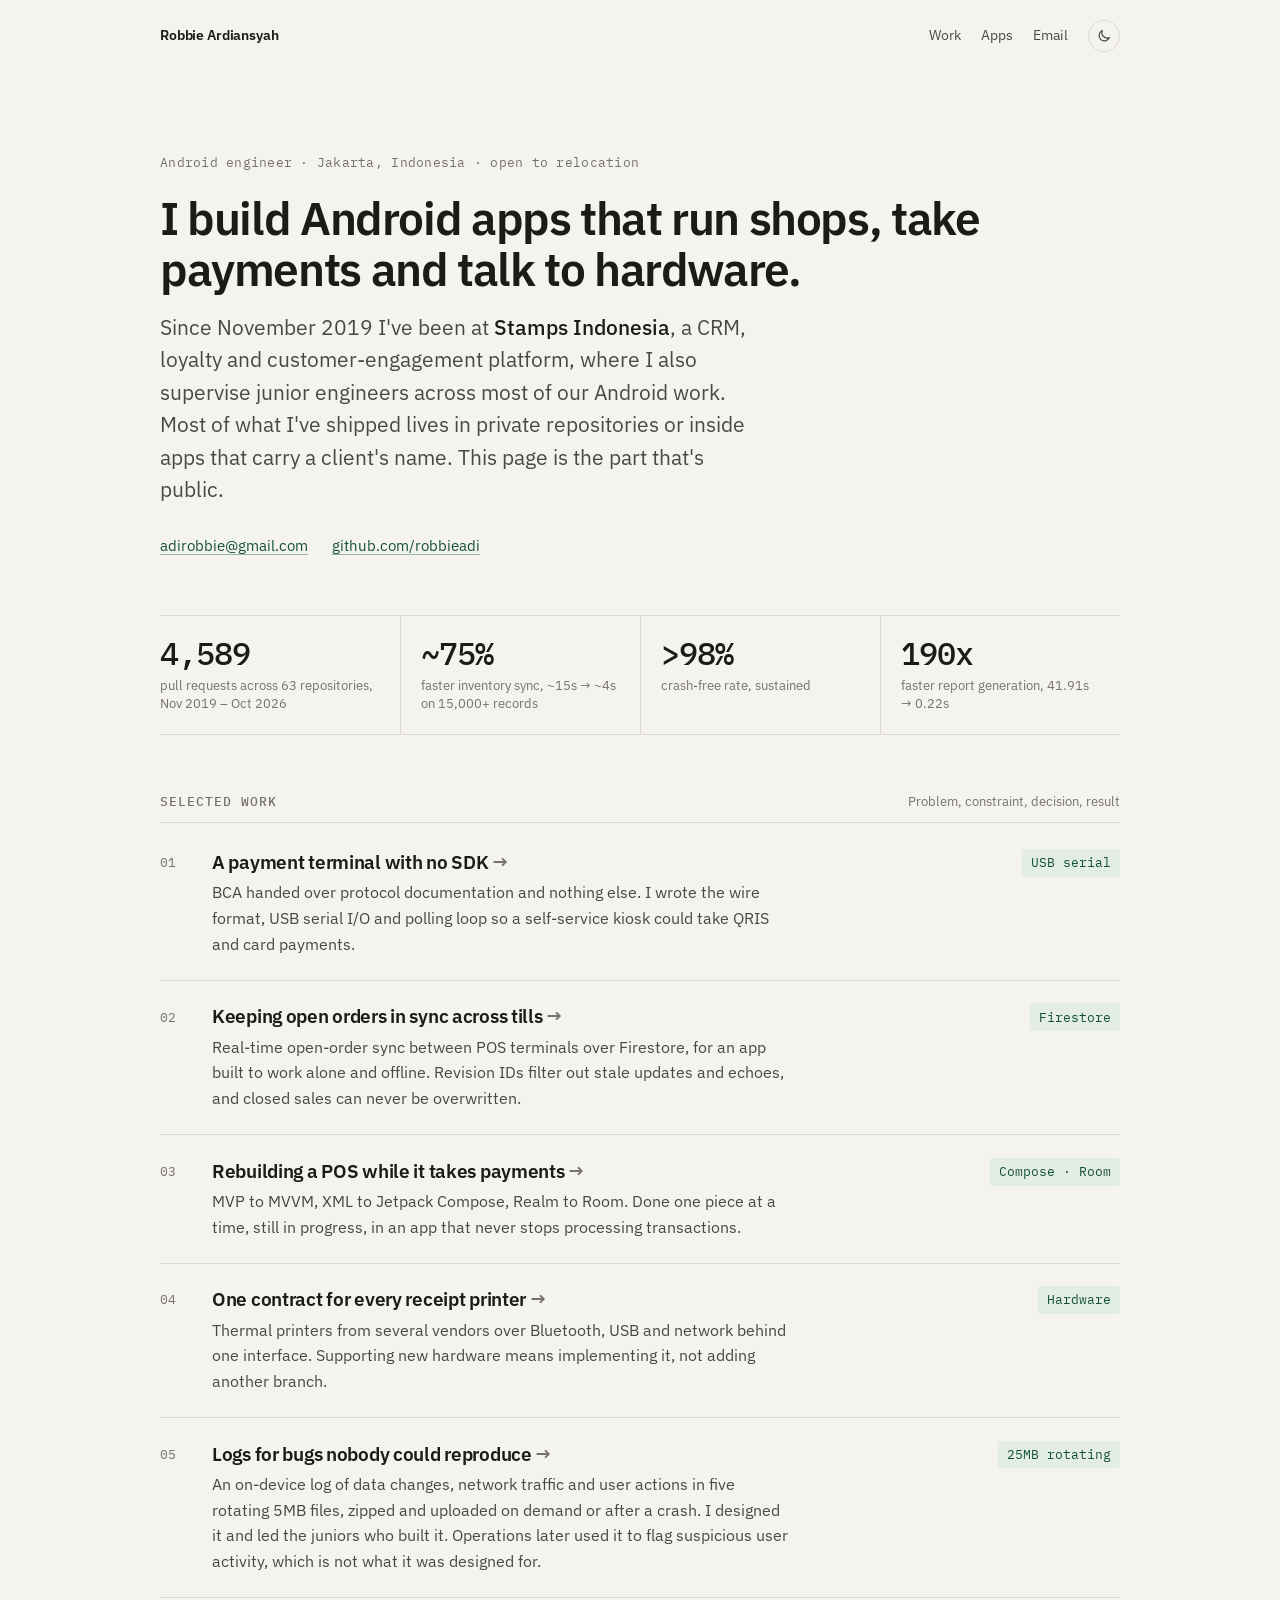
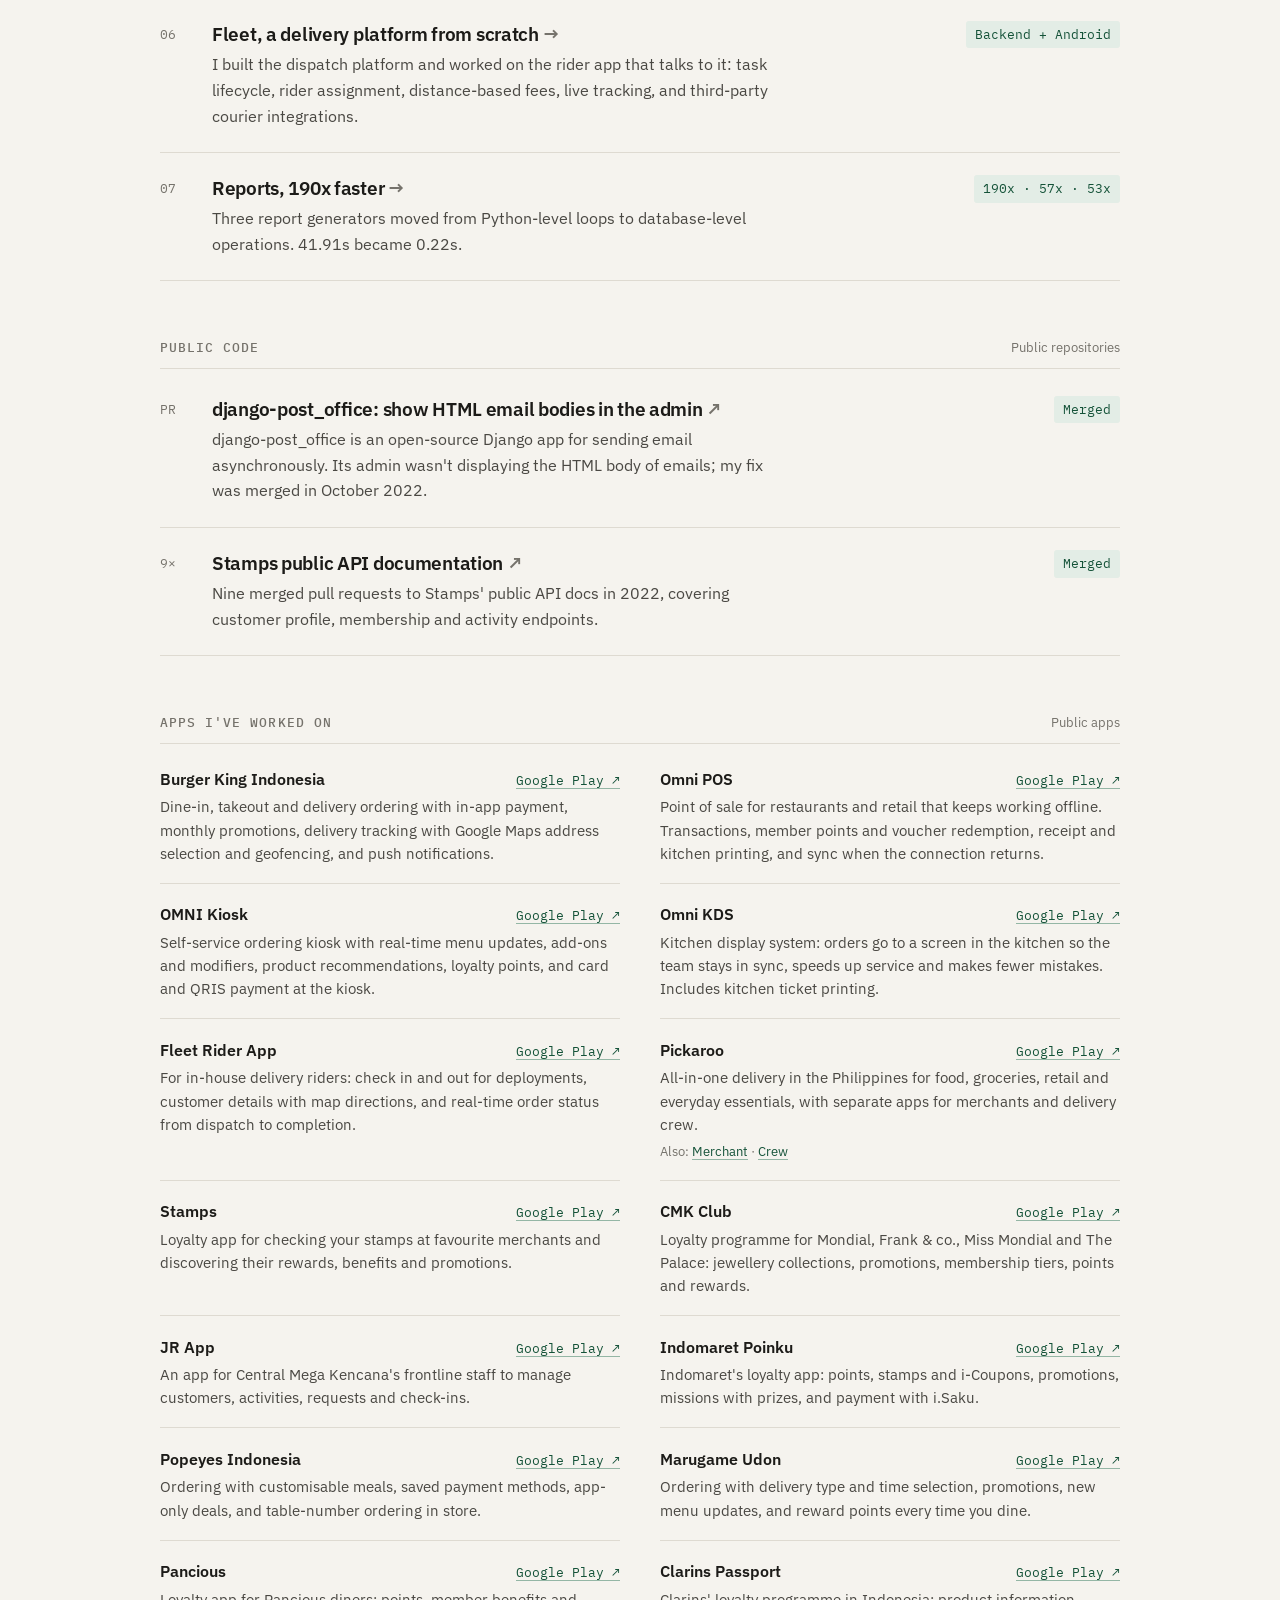
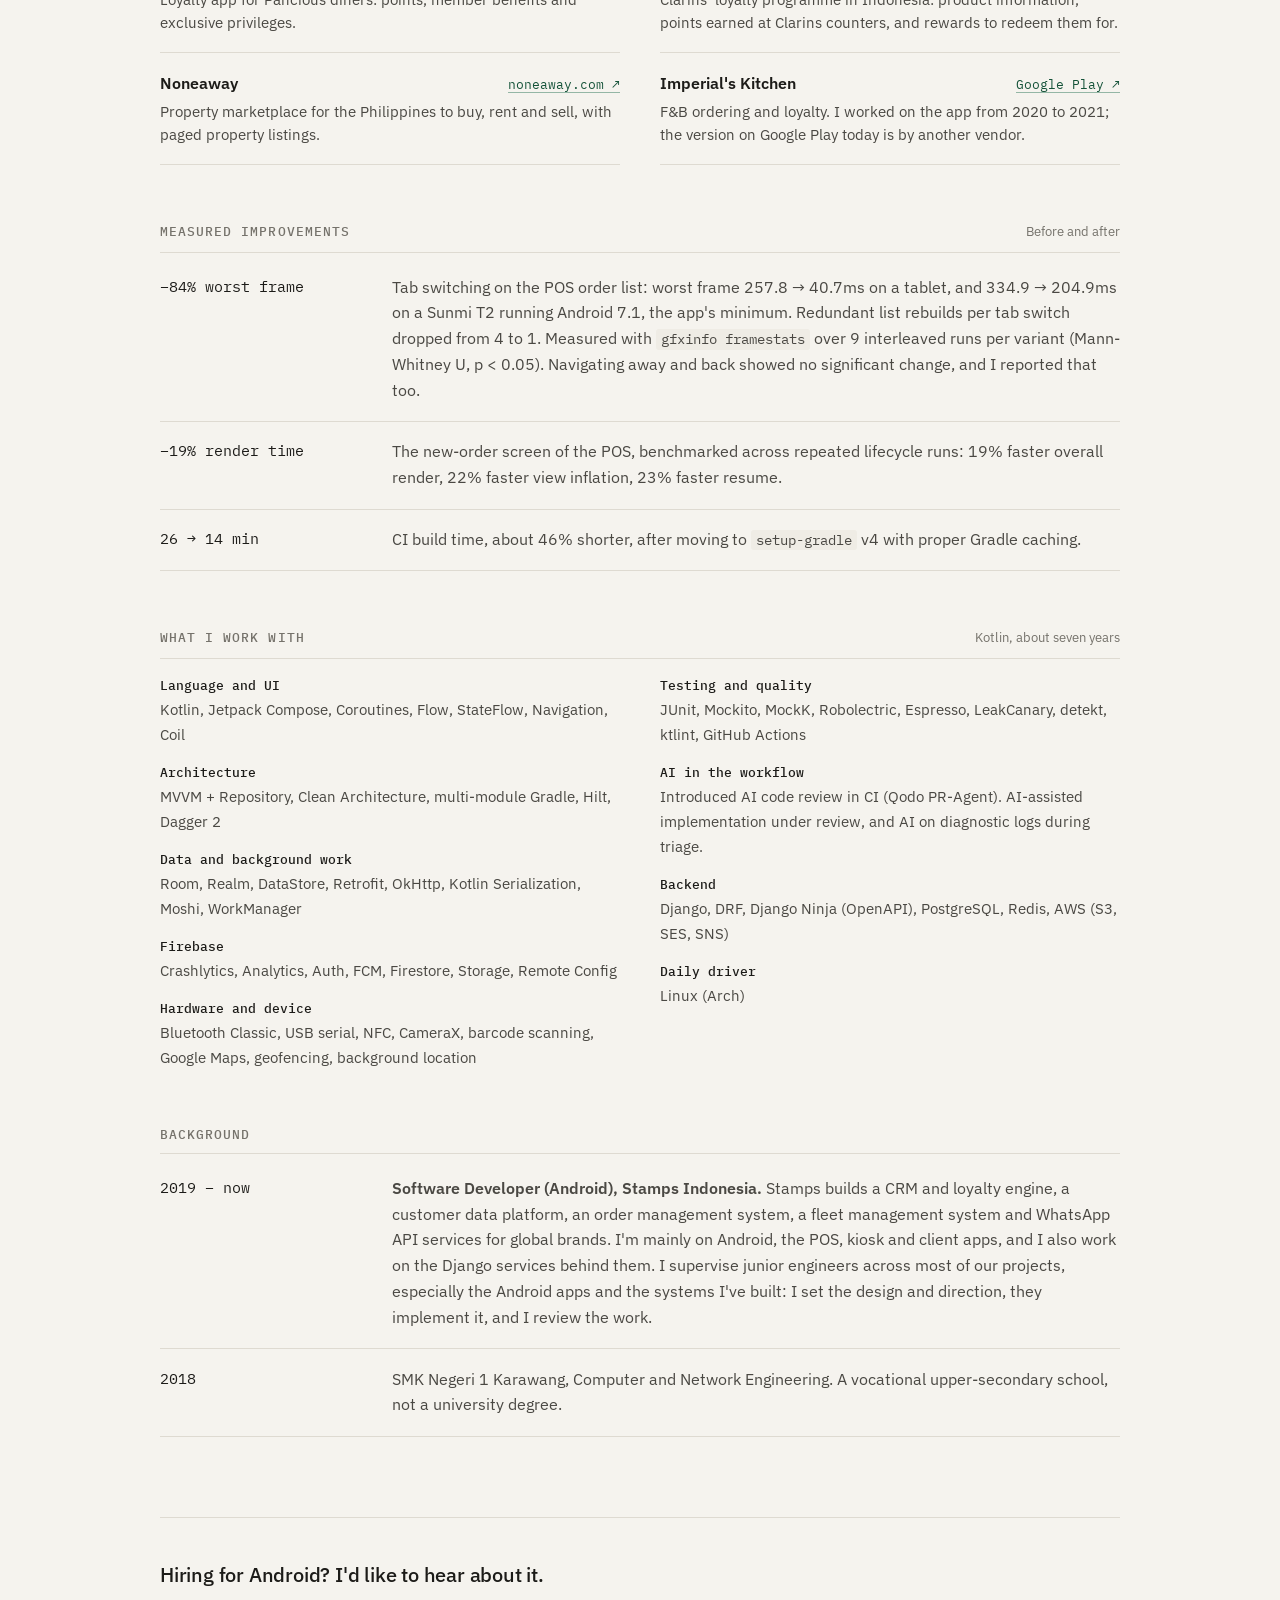
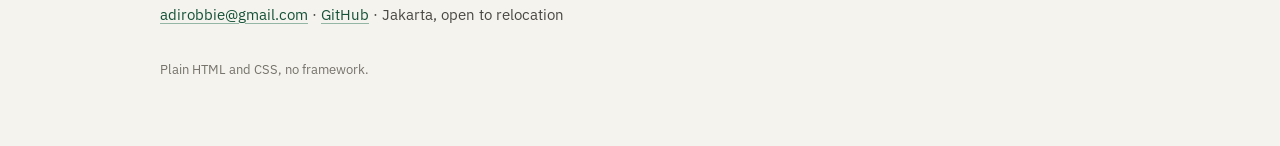
==== index.html @ ac5d6f6d "Portfolio site: home page and seven case studies Plain HTML and CSS, light and dark themes, no build" ====
<!doctype html>
<html lang="en">
<head>
<meta charset="utf-8">
<meta name="viewport" content="width=device-width, initial-scale=1">
<title>Robbie Ardiansyah, Android Engineer</title>
<meta name="description" content="Android engineer in Jakarta with seven years of Kotlin in production: payments, point-of-sale hardware, offline-first apps and delivery systems. Open to relocation.">
<meta property="og:title" content="Robbie Ardiansyah, Android Engineer">
<meta property="og:description" content="Seven years of production Android: payments, POS hardware, offline-first apps, delivery systems.">
<meta property="og:type" content="website">
<meta name="theme-color" content="#f5f3ee" media="(prefers-color-scheme: light)">
<meta name="theme-color" content="#131514" media="(prefers-color-scheme: dark)">
<link rel="icon" href="assets/favicon.svg" type="image/svg+xml">
<script>try{var t=localStorage.getItem("theme");if(t)document.documentElement.setAttribute("data-theme",t)}catch(e){}</script>
<link rel="preconnect" href="https://fonts.googleapis.com">
<link rel="preconnect" href="https://fonts.gstatic.com" crossorigin>
<link rel="stylesheet" href="https://fonts.googleapis.com/css2?family=IBM+Plex+Mono:wght@400;500&family=IBM+Plex+Sans:wght@400;500;600&display=swap">
<link rel="stylesheet" href="assets/style.css">
</head>
<body>
<a class="skip" href="#main">Skip to content</a>
<div class="wrap">
  <header class="bar">
    <a class="home" href="./">Robbie Ardiansyah</a>
    <nav aria-label="Primary">
      <a class="opt" href="#work">Work</a>
      <a class="opt" href="#apps">Apps</a>
      <a href="mailto:adirobbie@gmail.com">Email</a>
      <button class="theme-toggle" type="button" aria-label="Toggle theme">
        <svg class="moon" viewBox="0 0 24 24" fill="none" stroke="currentColor" stroke-width="1.8" stroke-linecap="round" stroke-linejoin="round" aria-hidden="true"><path d="M20 14.5A8 8 0 0 1 9.5 4a8 8 0 1 0 10.5 10.5z"/></svg>
        <svg class="sun" viewBox="0 0 24 24" fill="none" stroke="currentColor" stroke-width="1.8" stroke-linecap="round" aria-hidden="true"><circle cx="12" cy="12" r="4"/><path d="M12 2v2M12 20v2M4.9 4.9l1.4 1.4M17.7 17.7l1.4 1.4M2 12h2M20 12h2M4.9 19.1l1.4-1.4M17.7 6.3l1.4-1.4"/></svg>
      </button>
    </nav>
  </header>

  <main id="main">
    <div class="hero">
      <p class="eyebrow">Android engineer · Jakarta, Indonesia · open to relocation</p>
      <h1>I build Android apps that run shops, take payments and talk to hardware.</h1>
      <p class="lede">
        Since November 2019 I've been at <strong>Stamps Indonesia</strong>, a CRM, loyalty and
        customer-engagement platform, where I also supervise junior engineers across most of our
        Android work. Most of what I've shipped lives in private repositories or inside
        apps that carry a client's name. This page is the part that's public.
      </p>
      <div class="contact">
        <a href="mailto:adirobbie@gmail.com">adirobbie@gmail.com</a>
        <a href="https://github.com/robbieadi">github.com/robbieadi</a>
      </div>
    </div>

    <div class="figures" role="list">
      <div class="figure" role="listitem"><span class="n">4,589</span><span class="l">pull requests across 63 repositories, Nov 2019 – Oct 2026</span></div>
      <div class="figure" role="listitem"><span class="n">~75%</span><span class="l">faster inventory sync, ~15s → ~4s on 15,000+ records</span></div>
      <div class="figure" role="listitem"><span class="n">&gt;98%</span><span class="l">crash-free rate, sustained</span></div>
      <div class="figure" role="listitem"><span class="n">190x</span><span class="l">faster report generation, 41.91s → 0.22s</span></div>
    </div>

    <section id="work" aria-labelledby="work-h">
      <div class="section-head">
        <h2 id="work-h">Selected work</h2>
        <p>Problem, constraint, decision, result</p>
      </div>
      <ul class="cases">
        <li><a class="case" href="work/bca-edc.html">
          <span class="idx">01</span>
          <span>
            <h3>A payment terminal with no SDK <span class="arrow" aria-hidden="true">→</span></h3>
            <p>BCA handed over protocol documentation and nothing else. I wrote the wire format, USB serial I/O and polling loop so a self-service kiosk could take QRIS and card payments.</p>
          </span>
          <span class="tag">USB serial</span>
        </a></li>
        <li><a class="case" href="work/order-sync.html">
          <span class="idx">02</span>
          <span>
            <h3>Keeping open orders in sync across tills <span class="arrow" aria-hidden="true">→</span></h3>
            <p>Real-time open-order sync between POS terminals over Firestore, for an app built to work alone and offline. Revision IDs filter out stale updates and echoes, and closed sales can never be overwritten.</p>
          </span>
          <span class="tag">Firestore</span>
        </a></li>
        <li><a class="case" href="work/migrations.html">
          <span class="idx">03</span>
          <span>
            <h3>Rebuilding a POS while it takes payments <span class="arrow" aria-hidden="true">→</span></h3>
            <p>MVP to MVVM, XML to Jetpack Compose, Realm to Room. Done one piece at a time, still in progress, in an app that never stops processing transactions.</p>
          </span>
          <span class="tag">Compose · Room</span>
        </a></li>
        <li><a class="case" href="work/printers.html">
          <span class="idx">04</span>
          <span>
            <h3>One contract for every receipt printer <span class="arrow" aria-hidden="true">→</span></h3>
            <p>Thermal printers from several vendors over Bluetooth, USB and network behind one interface. Supporting new hardware means implementing it, not adding another branch.</p>
          </span>
          <span class="tag">Hardware</span>
        </a></li>
        <li><a class="case" href="work/diagnostic-logging.html">
          <span class="idx">05</span>
          <span>
            <h3>Logs for bugs nobody could reproduce <span class="arrow" aria-hidden="true">→</span></h3>
            <p>An on-device log of data changes, network traffic and user actions in five rotating 5MB files, zipped and uploaded on demand or after a crash. I designed it and led the juniors who built it. Operations later used it to flag suspicious user activity, which is not what it was designed for.</p>
          </span>
          <span class="tag">25MB rotating</span>
        </a></li>
        <li><a class="case" href="work/fleet.html">
          <span class="idx">06</span>
          <span>
            <h3>Fleet, a delivery platform from scratch <span class="arrow" aria-hidden="true">→</span></h3>
            <p>I built the dispatch platform and worked on the rider app that talks to it: task lifecycle, rider assignment, distance-based fees, live tracking, and third-party courier integrations.</p>
          </span>
          <span class="tag">Backend + Android</span>
        </a></li>
        <li><a class="case" href="work/report-speedup.html">
          <span class="idx">07</span>
          <span>
            <h3>Reports, 190x faster <span class="arrow" aria-hidden="true">→</span></h3>
            <p>Three report generators moved from Python-level loops to database-level operations. 41.91s became 0.22s.</p>
          </span>
          <span class="tag">190x · 57x · 53x</span>
        </a></li>
      </ul>
    </section>

    <section id="public-code" aria-labelledby="code-h">
      <div class="section-head">
        <h2 id="code-h">Public code</h2>
        <p>Public repositories</p>
      </div>
      <ul class="cases">
        <li><a class="case" href="https://github.com/ui/django-post_office/pull/418">
          <span class="idx">PR</span>
          <span>
            <h3>django-post_office: show HTML email bodies in the admin <span class="arrow" aria-hidden="true">↗</span></h3>
            <p>django-post_office is an open-source Django app for sending email asynchronously. Its admin wasn't displaying the HTML body of emails; my fix was merged in October 2022.</p>
          </span>
          <span class="tag">Merged</span>
        </a></li>
        <li><a class="case" href="https://github.com/ui/stamps-api-docs/pulls?q=is%3Apr+author%3Arobbieadi+is%3Amerged">
          <span class="idx">9×</span>
          <span>
            <h3>Stamps public API documentation <span class="arrow" aria-hidden="true">↗</span></h3>
            <p>Nine merged pull requests to Stamps' public API docs in 2022, covering customer profile, membership and activity endpoints.</p>
          </span>
          <span class="tag">Merged</span>
        </a></li>
      </ul>
    </section>

    <section id="apps" aria-labelledby="apps-h">
      <div class="section-head">
        <h2 id="apps-h">Apps I've worked on</h2>
        <p>Public apps</p>
      </div>
      <ul class="apps">
        <li>
          <div class="name"><strong>Burger King Indonesia</strong><a href="https://play.google.com/store/apps/details?id=burgerking.id.android">Google Play ↗</a></div>
          <p>Dine-in, takeout and delivery ordering with in-app payment, monthly promotions, delivery tracking with Google Maps address selection and geofencing, and push notifications.</p>
        </li>
        <li>
          <div class="name"><strong>Omni POS</strong><a href="https://play.google.com/store/apps/details?id=omni.id.android">Google Play ↗</a></div>
          <p>Point of sale for restaurants and retail that keeps working offline. Transactions, member points and voucher redemption, receipt and kitchen printing, and sync when the connection returns.</p>
        </li>
        <li>
          <div class="name"><strong>OMNI Kiosk</strong><a href="https://play.google.com/store/apps/details?id=id.co.stamps.kiosk">Google Play ↗</a></div>
          <p>Self-service ordering kiosk with real-time menu updates, add-ons and modifiers, product recommendations, loyalty points, and card and QRIS payment at the kiosk.</p>
        </li>
        <li>
          <div class="name"><strong>Omni KDS</strong><a href="https://play.google.com/store/apps/details?id=id.co.stamps.kds">Google Play ↗</a></div>
          <p>Kitchen display system: orders go to a screen in the kitchen so the team stays in sync, speeds up service and makes fewer mistakes. Includes kitchen ticket printing.</p>
        </li>
        <li>
          <div class="name"><strong>Fleet Rider App</strong><a href="https://play.google.com/store/apps/details?id=com.fleet.android">Google Play ↗</a></div>
          <p>For in-house delivery riders: check in and out for deployments, customer details with map directions, and real-time order status from dispatch to completion.</p>
        </li>
        <li>
          <div class="name"><strong>Pickaroo</strong><a href="https://play.google.com/store/apps/details?id=com.pickaroo.android">Google Play ↗</a></div>
          <p>All-in-one delivery in the Philippines for food, groceries, retail and everyday essentials, with separate apps for merchants and delivery crew.</p>
          <p class="more">Also: <a href="https://play.google.com/store/apps/details?id=com.pickaroo.merchant_app">Merchant</a> · <a href="https://play.google.com/store/apps/details?id=com.pickaroo.crewapp">Crew</a></p>
        </li>
        <li>
          <div class="name"><strong>Stamps</strong><a href="https://play.google.com/store/apps/details?id=id.stamps.android">Google Play ↗</a></div>
          <p>Loyalty app for checking your stamps at favourite merchants and discovering their rewards, benefits and promotions.</p>
        </li>
        <li>
          <div class="name"><strong>CMK Club</strong><a href="https://play.google.com/store/apps/details?id=cmk.mobile.android">Google Play ↗</a></div>
          <p>Loyalty programme for Mondial, Frank &amp; co., Miss Mondial and The Palace: jewellery collections, promotions, membership tiers, points and rewards.</p>
        </li>
        <li>
          <div class="name"><strong>JR App</strong><a href="https://play.google.com/store/apps/details?id=com.jr.android">Google Play ↗</a></div>
          <p>An app for Central Mega Kencana's frontline staff to manage customers, activities, requests and check-ins.</p>
        </li>
        <li>
          <div class="name"><strong>Indomaret Poinku</strong><a href="https://play.google.com/store/apps/details?id=mypoin.indomaret.android">Google Play ↗</a></div>
          <p>Indomaret's loyalty app: points, stamps and i-Coupons, promotions, missions with prizes, and payment with i.Saku.</p>
        </li>
        <li>
          <div class="name"><strong>Popeyes Indonesia</strong><a href="https://play.google.com/store/apps/details?id=com.popeyes.id">Google Play ↗</a></div>
          <p>Ordering with customisable meals, saved payment methods, app-only deals, and table-number ordering in store.</p>
        </li>
        <li>
          <div class="name"><strong>Marugame Udon</strong><a href="https://play.google.com/store/apps/details?id=com.marugame.indonesia">Google Play ↗</a></div>
          <p>Ordering with delivery type and time selection, promotions, new menu updates, and reward points every time you dine.</p>
        </li>
        <li>
          <div class="name"><strong>Pancious</strong><a href="https://play.google.com/store/apps/details?id=pancious.memberships.android">Google Play ↗</a></div>
          <p>Loyalty app for Pancious diners: points, member benefits and exclusive privileges.</p>
        </li>
        <li>
          <div class="name"><strong>Clarins Passport</strong><a href="https://play.google.com/store/apps/details?id=clarins_membership.id.android">Google Play ↗</a></div>
          <p>Clarins' loyalty programme in Indonesia: product information, points earned at Clarins counters, and rewards to redeem them for.</p>
        </li>
        <li>
          <div class="name"><strong>Noneaway</strong><a href="https://noneaway.com/">noneaway.com ↗</a></div>
          <p>Property marketplace for the Philippines to buy, rent and sell, with paged property listings.</p>
        </li>
        <li>
          <div class="name"><strong>Imperial's Kitchen</strong><a href="https://play.google.com/store/apps/details?id=com.perkssbazaar.member.imperialskitchen">Google Play ↗</a></div>
          <p>F&amp;B ordering and loyalty. I worked on the app from 2020 to 2021; the version on Google Play today is by another vendor.</p>
        </li>
      </ul>
    </section>

    <section aria-labelledby="measured-h">
      <div class="section-head">
        <h2 id="measured-h">Measured improvements</h2>
        <p>Before and after</p>
      </div>
      <dl class="rows">
        <div class="row">
          <dt>−84% worst frame</dt>
          <dd>Tab switching on the POS order list: worst frame 257.8 → 40.7ms on a tablet, and 334.9 → 204.9ms on a Sunmi T2 running Android 7.1, the app's minimum. Redundant list rebuilds per tab switch dropped from 4 to 1. Measured with <code>gfxinfo framestats</code> over 9 interleaved runs per variant (Mann-Whitney U, p &lt; 0.05). Navigating away and back showed no significant change, and I reported that too.</dd>
        </div>
        <div class="row">
          <dt>−19% render time</dt>
          <dd>The new-order screen of the POS, benchmarked across repeated lifecycle runs: 19% faster overall render, 22% faster view inflation, 23% faster resume.</dd>
        </div>
        <div class="row">
          <dt>26 → 14 min</dt>
          <dd>CI build time, about 46% shorter, after moving to <code>setup-gradle</code> v4 with proper Gradle caching.</dd>
        </div>
      </dl>
    </section>

    <section aria-labelledby="stack-h">
      <div class="section-head">
        <h2 id="stack-h">What I work with</h2>
        <p>Kotlin, about seven years</p>
      </div>
      <ul class="stack">
        <li><b>Language and UI</b>Kotlin, Jetpack Compose, Coroutines, Flow, StateFlow, Navigation, Coil</li>
        <li><b>Architecture</b>MVVM + Repository, Clean Architecture, multi-module Gradle, Hilt, Dagger 2</li>
        <li><b>Data and background work</b>Room, Realm, DataStore, Retrofit, OkHttp, Kotlin Serialization, Moshi, WorkManager</li>
        <li><b>Firebase</b>Crashlytics, Analytics, Auth, FCM, Firestore, Storage, Remote Config</li>
        <li><b>Hardware and device</b>Bluetooth Classic, USB serial, NFC, CameraX, barcode scanning, Google Maps, geofencing, background location</li>
        <li><b>Testing and quality</b>JUnit, Mockito, MockK, Robolectric, Espresso, LeakCanary, detekt, ktlint, GitHub Actions</li>
        <li><b>AI in the workflow</b>Introduced AI code review in CI (Qodo PR-Agent). AI-assisted implementation under review, and AI on diagnostic logs during triage.</li>
        <li><b>Backend</b>Django, DRF, Django Ninja (OpenAPI), PostgreSQL, Redis, AWS (S3, SES, SNS)</li>
        <li><b>Daily driver</b>Linux (Arch)</li>
      </ul>
    </section>

    <section aria-labelledby="bg-h">
      <div class="section-head">
        <h2 id="bg-h">Background</h2>
      </div>
      <dl class="rows">
        <div class="row">
          <dt>2019 – now</dt>
          <dd><p><strong>Software Developer (Android), Stamps Indonesia.</strong> Stamps builds a CRM and loyalty engine, a customer data platform, an order management system, a fleet management system and WhatsApp API services for global brands. I'm mainly on Android, the POS, kiosk and client apps, and I also work on the Django services behind them. I supervise junior engineers across most of our projects, especially the Android apps and the systems I've built: I set the design and direction, they implement it, and I review the work.</p></dd>
        </div>
        <div class="row">
          <dt>2018</dt>
          <dd>SMK Negeri 1 Karawang, Computer and Network Engineering. A vocational upper-secondary school, not a university degree.</dd>
        </div>
      </dl>
    </section>
  </main>

  <footer>
    <p class="cta">Hiring for Android? I'd like to hear about it.</p>
    <p><a href="mailto:adirobbie@gmail.com">adirobbie@gmail.com</a> · <a href="https://github.com/robbieadi">GitHub</a> · Jakarta, open to relocation</p>
    <p class="small">Plain HTML and CSS, no framework.</p>
  </footer>
</div>
<script src="assets/theme.js"></script>
</body>
</html>
---- assets/style.css ----
/* ---------- Tokens ---------- */
:root {
  --bg: #f5f3ee;
  --surface: #fbfaf7;
  --ink: #1c1b18;
  --ink-2: #4a4843;
  --ink-3: #75726b;
  --rule: #dedad1;
  --accent: #1d6a4c;
  --accent-ink: #145238;
  --accent-wash: #e3ede6;
  --code-bg: #efece5;
  --sel: #cfe3d6;

  --sans: "IBM Plex Sans", system-ui, -apple-system, "Segoe UI", Roboto, sans-serif;
  --mono: "IBM Plex Mono", ui-monospace, SFMono-Regular, Menlo, Consolas, monospace;

  --measure: 40rem;
  --wide: 60rem;
  --gutter: clamp(1rem, 4vw, 2.5rem);

  color-scheme: light;
}

/* Dark is its own palette, not an inversion: lower contrast body text,
   a lifted accent, and surfaces that separate by tone rather than borders. */
@media (prefers-color-scheme: dark) {
  :root:not([data-theme="light"]) {
    --bg: #131514;
    --surface: #1a1d1b;
    --ink: #e6e3dc;
    --ink-2: #b5b1a8;
    --ink-3: #8a877f;
    --rule: #2c302d;
    --accent: #7cc9a2;
    --accent-ink: #a3dcbe;
    --accent-wash: #1d2a23;
    --code-bg: #1d201e;
    --sel: #2c4a3a;
    color-scheme: dark;
  }
}
:root[data-theme="dark"] {
  --bg: #131514;
  --surface: #1a1d1b;
  --ink: #e6e3dc;
  --ink-2: #b5b1a8;
  --ink-3: #8a877f;
  --rule: #2c302d;
  --accent: #7cc9a2;
  --accent-ink: #a3dcbe;
  --accent-wash: #1d2a23;
  --code-bg: #1d201e;
  --sel: #2c4a3a;
  color-scheme: dark;
}

/* ---------- Base ---------- */
*, *::before, *::after { box-sizing: border-box; }
html { -webkit-text-size-adjust: 100%; text-size-adjust: 100%; }
body {
  margin: 0;
  background: var(--bg);
  color: var(--ink);
  font: 400 1.0625rem/1.65 var(--sans);
  font-feature-settings: "kern", "liga";
  -webkit-font-smoothing: antialiased;
  text-rendering: optimizeLegibility;
}
::selection { background: var(--sel); }

a {
  color: var(--accent-ink);
  text-decoration-line: underline;
  text-decoration-thickness: 1px;
  text-underline-offset: 0.2em;
  text-decoration-color: color-mix(in srgb, var(--accent) 45%, transparent);
  transition: text-decoration-color 0.15s;
}
a:hover { text-decoration-color: currentColor; }
a:focus-visible, button:focus-visible {
  outline: 2px solid var(--accent);
  outline-offset: 3px;
  border-radius: 2px;
}

h1, h2, h3 { color: var(--ink); font-weight: 600; letter-spacing: -0.015em; }
h1 { font-size: clamp(2rem, 5.5vw, 2.875rem); line-height: 1.1; margin: 0 0 1rem; letter-spacing: -0.03em; }
h2 { font-size: 1.375rem; line-height: 1.3; margin: 3rem 0 0.75rem; }
h3 { font-size: 1.0625rem; line-height: 1.4; margin: 2rem 0 0.4rem; }
p { margin: 0 0 1.1rem; }
ul, ol { padding-left: 1.2rem; margin: 0 0 1.1rem; }
li { margin-bottom: 0.35rem; }
li::marker { color: var(--ink-3); }
strong { font-weight: 600; }

code, pre, .mono { font-family: var(--mono); }
code { font-size: 0.88em; background: var(--code-bg); padding: 0.1em 0.35em; border-radius: 3px; }
pre {
  background: var(--code-bg);
  font-size: 0.8125rem;
  line-height: 1.6;
  padding: 1rem 1.15rem;
  border-radius: 6px;
  overflow-x: auto;
  margin: 1.25rem 0 1.5rem;
  scrollbar-color: var(--rule) transparent;
  scrollbar-width: thin;
}
pre code { background: none; padding: 0; font-size: inherit; }

.wrap { max-width: calc(var(--wide) + 2 * var(--gutter)); margin: 0 auto; padding: 0 var(--gutter); }
.measure { max-width: var(--measure); }

.skip {
  position: absolute; left: -999px; top: 0;
  background: var(--ink); color: var(--bg); padding: 0.5rem 0.75rem;
}
.skip:focus { left: 0.5rem; top: 0.5rem; z-index: 10; }

/* ---------- Top bar ---------- */
.bar {
  display: flex; align-items: center; justify-content: space-between;
  gap: 1rem; padding: 1.25rem 0;
  font-size: 0.875rem;
}
.bar a.home { color: var(--ink); text-decoration: none; font-weight: 600; letter-spacing: -0.01em; }
.bar nav { display: flex; align-items: center; gap: 1.25rem; }
.bar nav a { color: var(--ink-2); text-decoration: none; }
.bar nav a:hover { color: var(--ink); }
.theme-toggle {
  appearance: none; border: 1px solid var(--rule); background: transparent;
  color: var(--ink-2); width: 2rem; height: 2rem; border-radius: 50%;
  display: inline-grid; place-items: center; cursor: pointer; padding: 0;
}
.theme-toggle:hover { color: var(--ink); border-color: var(--ink-3); }
.theme-toggle svg { width: 1rem; height: 1rem; }
.theme-toggle .sun { display: none; }
:root[data-theme="dark"] .theme-toggle .sun { display: block; }
:root[data-theme="dark"] .theme-toggle .moon { display: none; }
@media (prefers-color-scheme: dark) {
  :root:not([data-theme="light"]) .theme-toggle .sun { display: block; }
  :root:not([data-theme="light"]) .theme-toggle .moon { display: none; }
}
@media (max-width: 34rem) {
  .bar nav a.opt { display: none; }
}

/* ---------- Hero ---------- */
.hero { padding: clamp(2.5rem, 8vw, 5rem) 0 2.5rem; }
.eyebrow {
  font-family: var(--mono); font-size: 0.8125rem; color: var(--ink-3);
  letter-spacing: 0.02em; margin: 0 0 1.25rem;
}
.lede { font-size: clamp(1.125rem, 2.4vw, 1.3125rem); line-height: 1.55; color: var(--ink-2); max-width: 38rem; }
.lede strong { color: var(--ink); font-weight: 500; }
.contact { display: flex; flex-wrap: wrap; gap: 0.5rem 1.5rem; margin-top: 1.75rem; font-size: 0.9375rem; }

/* ---------- Numbers ---------- */
.figures {
  display: grid;
  grid-template-columns: repeat(4, 1fr);
  border-top: 1px solid var(--rule);
  border-bottom: 1px solid var(--rule);
  margin: 1rem 0 0;
}
.figure { padding: 1.25rem 1.25rem 1.25rem 0; }
.figure + .figure { padding-left: 1.25rem; border-left: 1px solid var(--rule); }
.figure .n {
  display: block; font-family: var(--mono); font-weight: 500;
  font-size: clamp(1.5rem, 3.4vw, 2rem); line-height: 1.1; letter-spacing: -0.03em;
  color: var(--ink); font-variant-numeric: tabular-nums;
}
.figure .l { display: block; margin-top: 0.4rem; font-size: 0.8125rem; line-height: 1.4; color: var(--ink-3); }
@media (max-width: 44rem) {
  .figures { grid-template-columns: 1fr 1fr; }
  .figure:nth-child(3) { padding-left: 0; border-left: 0; }
  .figure:nth-child(n+3) { border-top: 1px solid var(--rule); }
}

/* ---------- Sections ---------- */
section { padding: 3.5rem 0 0; }
.section-head {
  display: flex; align-items: baseline; justify-content: space-between; gap: 1rem;
  border-bottom: 1px solid var(--rule); padding-bottom: 0.6rem; margin-bottom: 0.25rem;
}
.section-head h2 { margin: 0; font-size: 0.8125rem; font-family: var(--mono); font-weight: 500;
  text-transform: uppercase; letter-spacing: 0.08em; color: var(--ink-3); }
.section-head p { margin: 0; font-size: 0.8125rem; color: var(--ink-3); }

/* ---------- Case study list ---------- */
.cases { list-style: none; padding: 0; margin: 0; }
.cases li { margin: 0; border-bottom: 1px solid var(--rule); }
.case {
  display: grid; grid-template-columns: 2.25rem 1fr auto; gap: 0 1rem;
  padding: 1.4rem 0; text-decoration: none; color: inherit;
}
.case .idx { font-family: var(--mono); font-size: 0.8125rem; color: var(--ink-3); padding-top: 0.2rem; }
.case h3 { margin: 0 0 0.3rem; font-size: 1.1875rem; transition: color 0.15s; }
.case p { margin: 0; color: var(--ink-2); font-size: 0.975rem; max-width: 36rem; }
.case .tag {
  align-self: start; font-family: var(--mono); font-size: 0.8125rem; color: var(--accent-ink);
  background: var(--accent-wash); padding: 0.2rem 0.55rem; border-radius: 3px; white-space: nowrap;
}
.case:hover h3 { color: var(--accent-ink); }
.case .arrow { display: inline-block; transition: transform 0.15s; color: var(--ink-3); }
.case:hover .arrow { transform: translateX(3px); color: var(--accent-ink); }
@media (max-width: 40rem) {
  .case { grid-template-columns: 1.75rem 1fr; }
  .case .tag { grid-column: 2; justify-self: start; margin-top: 0.75rem; }
}

/* ---------- Apps ---------- */
.apps { display: grid; grid-template-columns: 1fr 1fr; gap: 0 2.5rem; list-style: none; padding: 0; margin: 0; }
.apps li { margin: 0; padding: 1.1rem 0; border-bottom: 1px solid var(--rule); }
.apps .name { display: flex; align-items: baseline; justify-content: space-between; gap: 1rem; margin-bottom: 0.2rem; }
.apps .name strong { font-size: 1rem; }
.apps .name a, .apps .name span.store { font-size: 0.8125rem; font-family: var(--mono); white-space: nowrap; }
.apps .name span.store { color: var(--ink-3); }
.apps p { margin: 0; font-size: 0.9375rem; color: var(--ink-2); line-height: 1.55; }
@media (max-width: 44rem) { .apps { grid-template-columns: 1fr; } }

/* ---------- Two-column rows (measurements, background) ---------- */
.rows { margin: 0; }
.row { display: grid; grid-template-columns: 13rem 1fr; gap: 1.5rem; padding: 1.1rem 0; border-bottom: 1px solid var(--rule); }
.row dt { font-family: var(--mono); font-size: 0.9375rem; color: var(--ink); font-variant-numeric: tabular-nums; }
.row dd { margin: 0; color: var(--ink-2); font-size: 0.975rem; }
.row dd p:last-child { margin-bottom: 0; }
@media (max-width: 40rem) {
  .row { grid-template-columns: 1fr; gap: 0.3rem; }
}

.stack { columns: 2; column-gap: 2.5rem; list-style: none; padding: 0; margin: 1rem 0 0; font-size: 0.9375rem; }
.stack li { break-inside: avoid; margin: 0 0 0.9rem; color: var(--ink-2); }
.stack li b { display: block; font-weight: 500; color: var(--ink); font-size: 0.8125rem; font-family: var(--mono); margin-bottom: 0.1rem; }
@media (max-width: 40rem) { .stack { columns: 1; } }

/* ---------- Footer ---------- */
footer { margin-top: 5rem; padding: 2.5rem 0 3rem; border-top: 1px solid var(--rule); font-size: 0.9375rem; color: var(--ink-2); }
footer .cta { font-size: 1.25rem; color: var(--ink); font-weight: 500; letter-spacing: -0.01em; margin-bottom: 0.75rem; }
footer .small { font-size: 0.8125rem; color: var(--ink-3); margin-top: 2rem; }

/* ---------- Case study pages ---------- */
.article-head { padding: clamp(2rem, 7vw, 4.5rem) 0 1.5rem; }
.article-head .back { font-size: 0.875rem; text-decoration: none; color: var(--ink-3); }
.article-head .back:hover { color: var(--ink); }
.article-head h1 { margin-top: 1.5rem; max-width: 46rem; }
.article-head .lede { margin-bottom: 0; }

.facts {
  display: grid; grid-template-columns: repeat(auto-fit, minmax(8.5rem, 1fr));
  gap: 1rem 2rem; padding: 1.25rem 0; margin: 2rem 0 0;
  border-top: 1px solid var(--rule); border-bottom: 1px solid var(--rule);
}
.facts div { font-size: 0.875rem; }
.facts dt { font-family: var(--mono); font-size: 0.75rem; text-transform: uppercase; letter-spacing: 0.08em; color: var(--ink-3); margin-bottom: 0.2rem; }
.facts dd { margin: 0; color: var(--ink); }

.prose { max-width: var(--measure); padding-top: 0.5rem; }
.prose h2 { font-size: 1.25rem; }
.prose h2 .k { font-family: var(--mono); font-size: 0.8125rem; font-weight: 400; color: var(--ink-3); margin-right: 0.6rem; letter-spacing: 0; }
.prose p, .prose li { color: var(--ink-2); }
.prose strong { color: var(--ink); }
.note { font-size: 0.8125rem; color: var(--ink-3); margin-top: -0.75rem; }

.callout {
  border-left: 2px solid var(--accent); background: var(--accent-wash);
  padding: 0.9rem 1.1rem; margin: 1.5rem 0; border-radius: 0 4px 4px 0;
}
.callout p { margin: 0; color: var(--ink); }

table.results { width: 100%; border-collapse: collapse; margin: 1.25rem 0 1.5rem; font-size: 0.9375rem; }
table.results th, table.results td { text-align: left; padding: 0.65rem 0.75rem 0.65rem 0; border-bottom: 1px solid var(--rule); }
table.results th { font-family: var(--mono); font-weight: 500; font-size: 0.75rem; text-transform: uppercase; letter-spacing: 0.06em; color: var(--ink-3); }
table.results td.num { font-family: var(--mono); font-variant-numeric: tabular-nums; white-space: nowrap; }
table.results td.win { color: var(--accent-ink); font-weight: 500; }
.table-scroll { overflow-x: auto; }

.bars { margin: 1.5rem 0; }
.bars .b { display: grid; grid-template-columns: 9rem 1fr; gap: 0.75rem; align-items: center; margin-bottom: 0.6rem; font-size: 0.8125rem; }
.bars .b span { color: var(--ink-3); }
.bars .track { position: relative; height: 1.4rem; }
.bars .fill { position: absolute; inset: 0 auto 0 0; background: var(--rule); border-radius: 2px; display: flex; align-items: center; padding-left: 0.5rem; font-family: var(--mono); color: var(--ink); white-space: nowrap; min-width: 3.5rem; }
.bars .fill.after { background: var(--accent); color: var(--bg); }
@media (max-width: 34rem) { .bars .b { grid-template-columns: 1fr; gap: 0.2rem; } }

.flow { display: flex; flex-wrap: wrap; align-items: center; gap: 0.4rem; margin: 1.25rem 0 1.5rem; font-family: var(--mono); font-size: 0.8125rem; }
.flow span.s { border: 1px solid var(--rule); background: var(--surface); padding: 0.3rem 0.6rem; border-radius: 3px; color: var(--ink); }
.flow span.s.end { border-color: var(--accent); color: var(--accent-ink); }
.flow span.a { color: var(--ink-3); }

.next { display: flex; justify-content: space-between; gap: 1rem; margin-top: 4rem; padding-top: 1.5rem; border-top: 1px solid var(--rule); font-size: 0.9375rem; }
.next a { text-decoration: none; }
.next small { display: block; font-family: var(--mono); font-size: 0.75rem; color: var(--ink-3); text-transform: uppercase; letter-spacing: 0.08em; margin-bottom: 0.2rem; }
.next .r { text-align: right; margin-left: auto; }

@media (prefers-reduced-motion: reduce) {
  * { transition: none !important; }
}

@media print {
  .bar nav, .theme-toggle, .next { display: none; }
  body { background: #fff; color: #000; }
}
.apps p.more { margin-top: 0.35rem; font-size: 0.8125rem; color: var(--ink-3); }
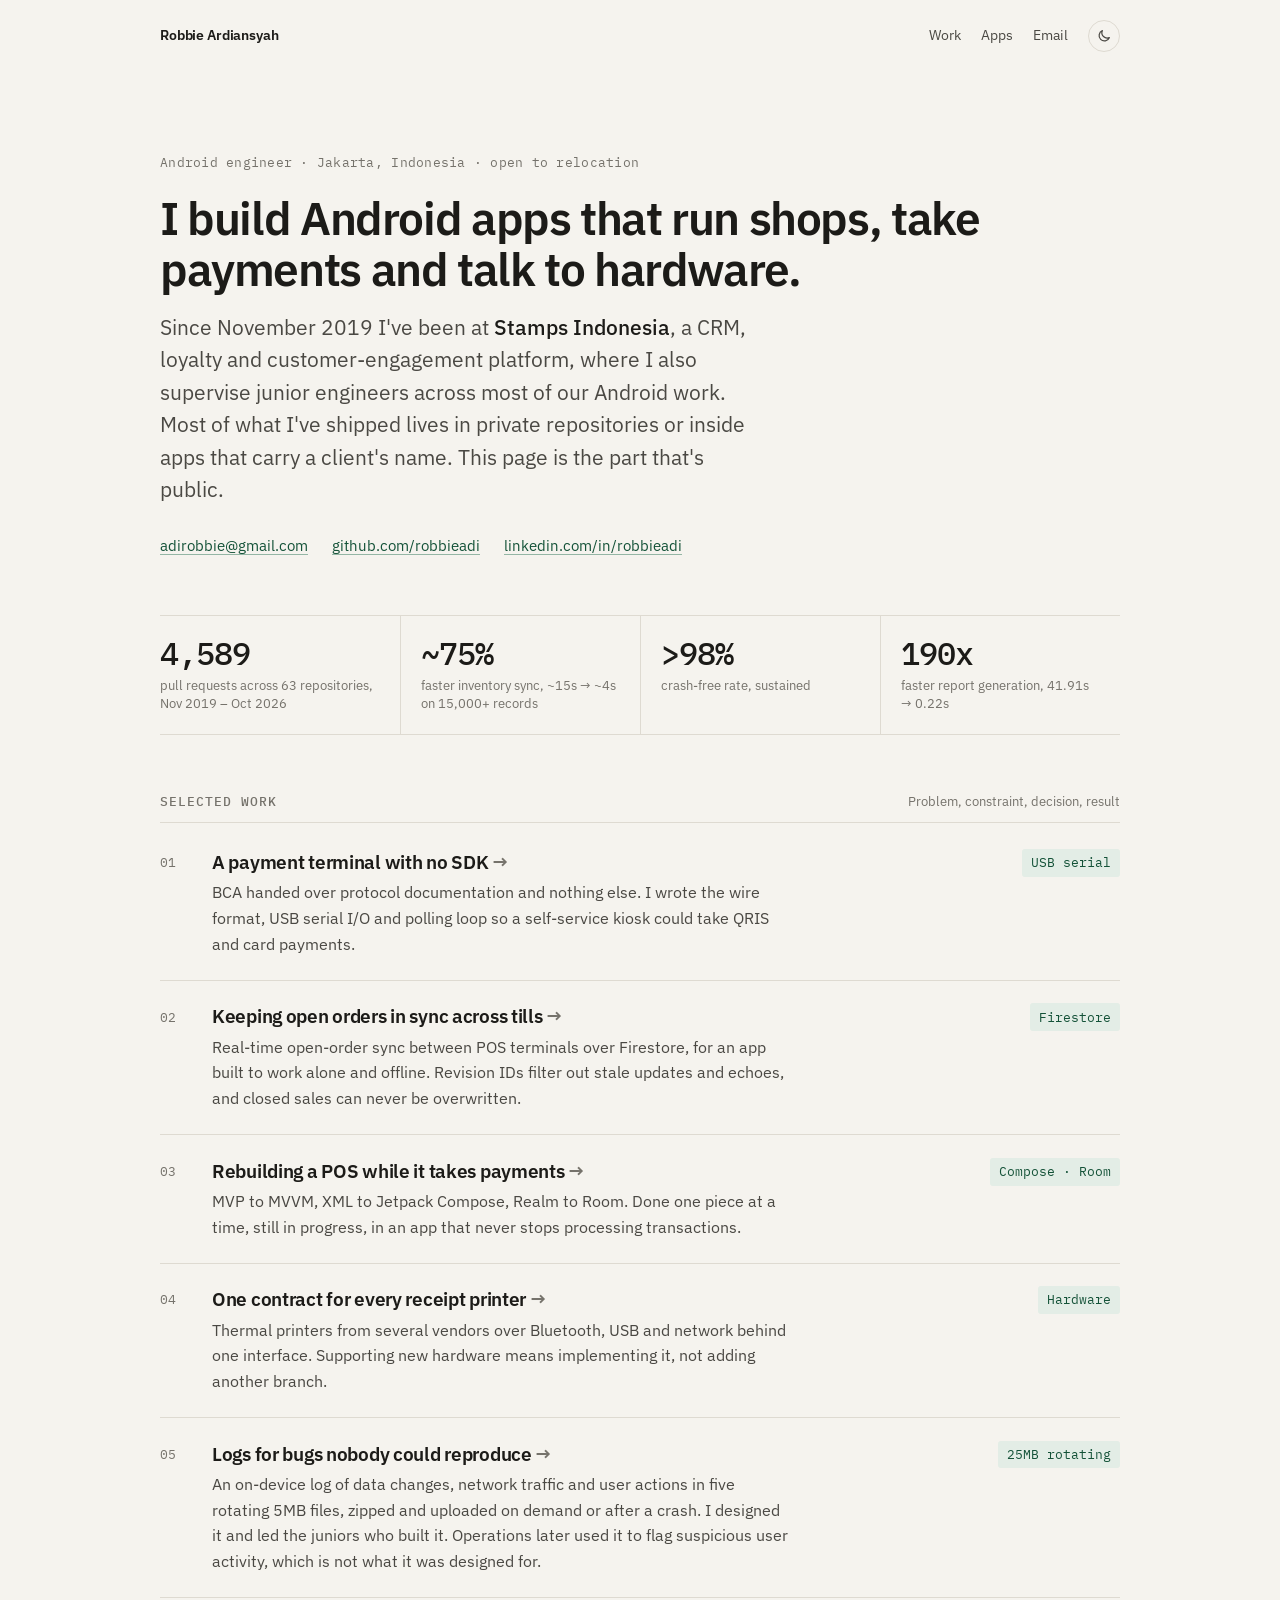
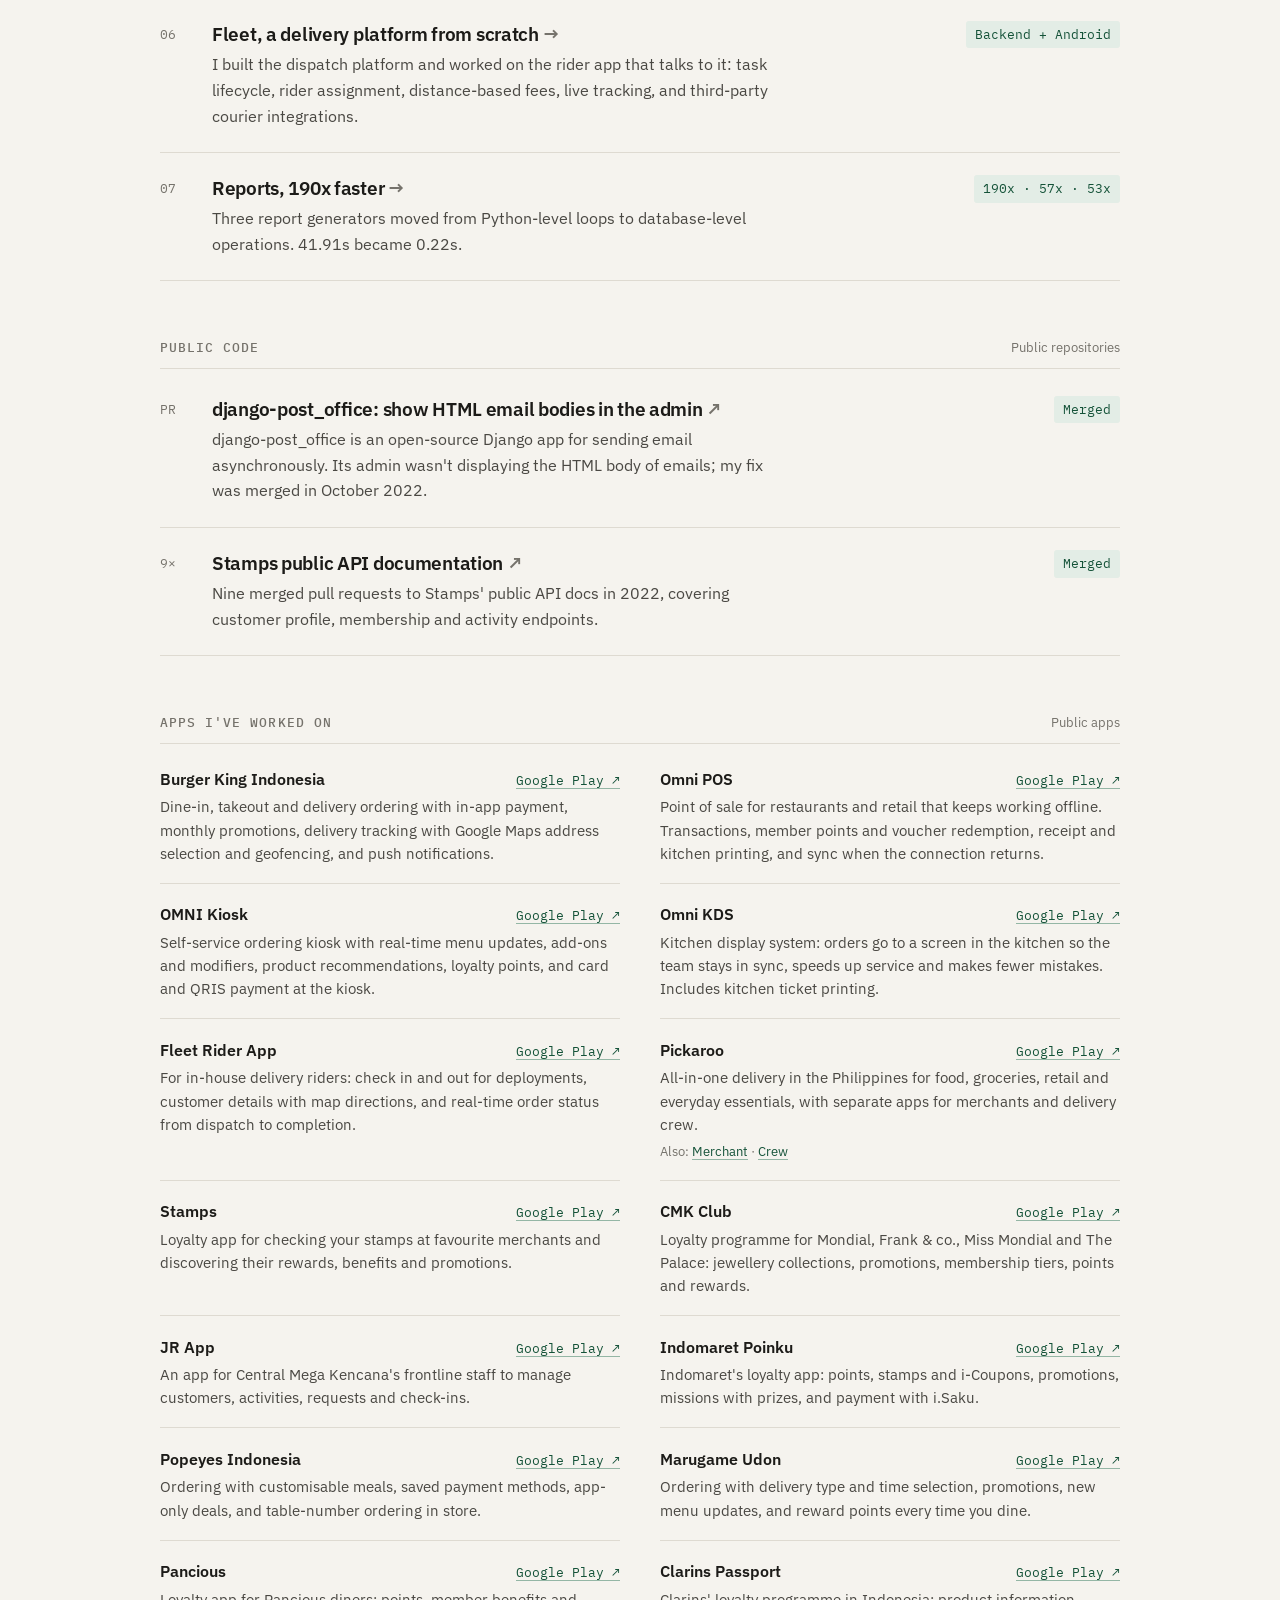
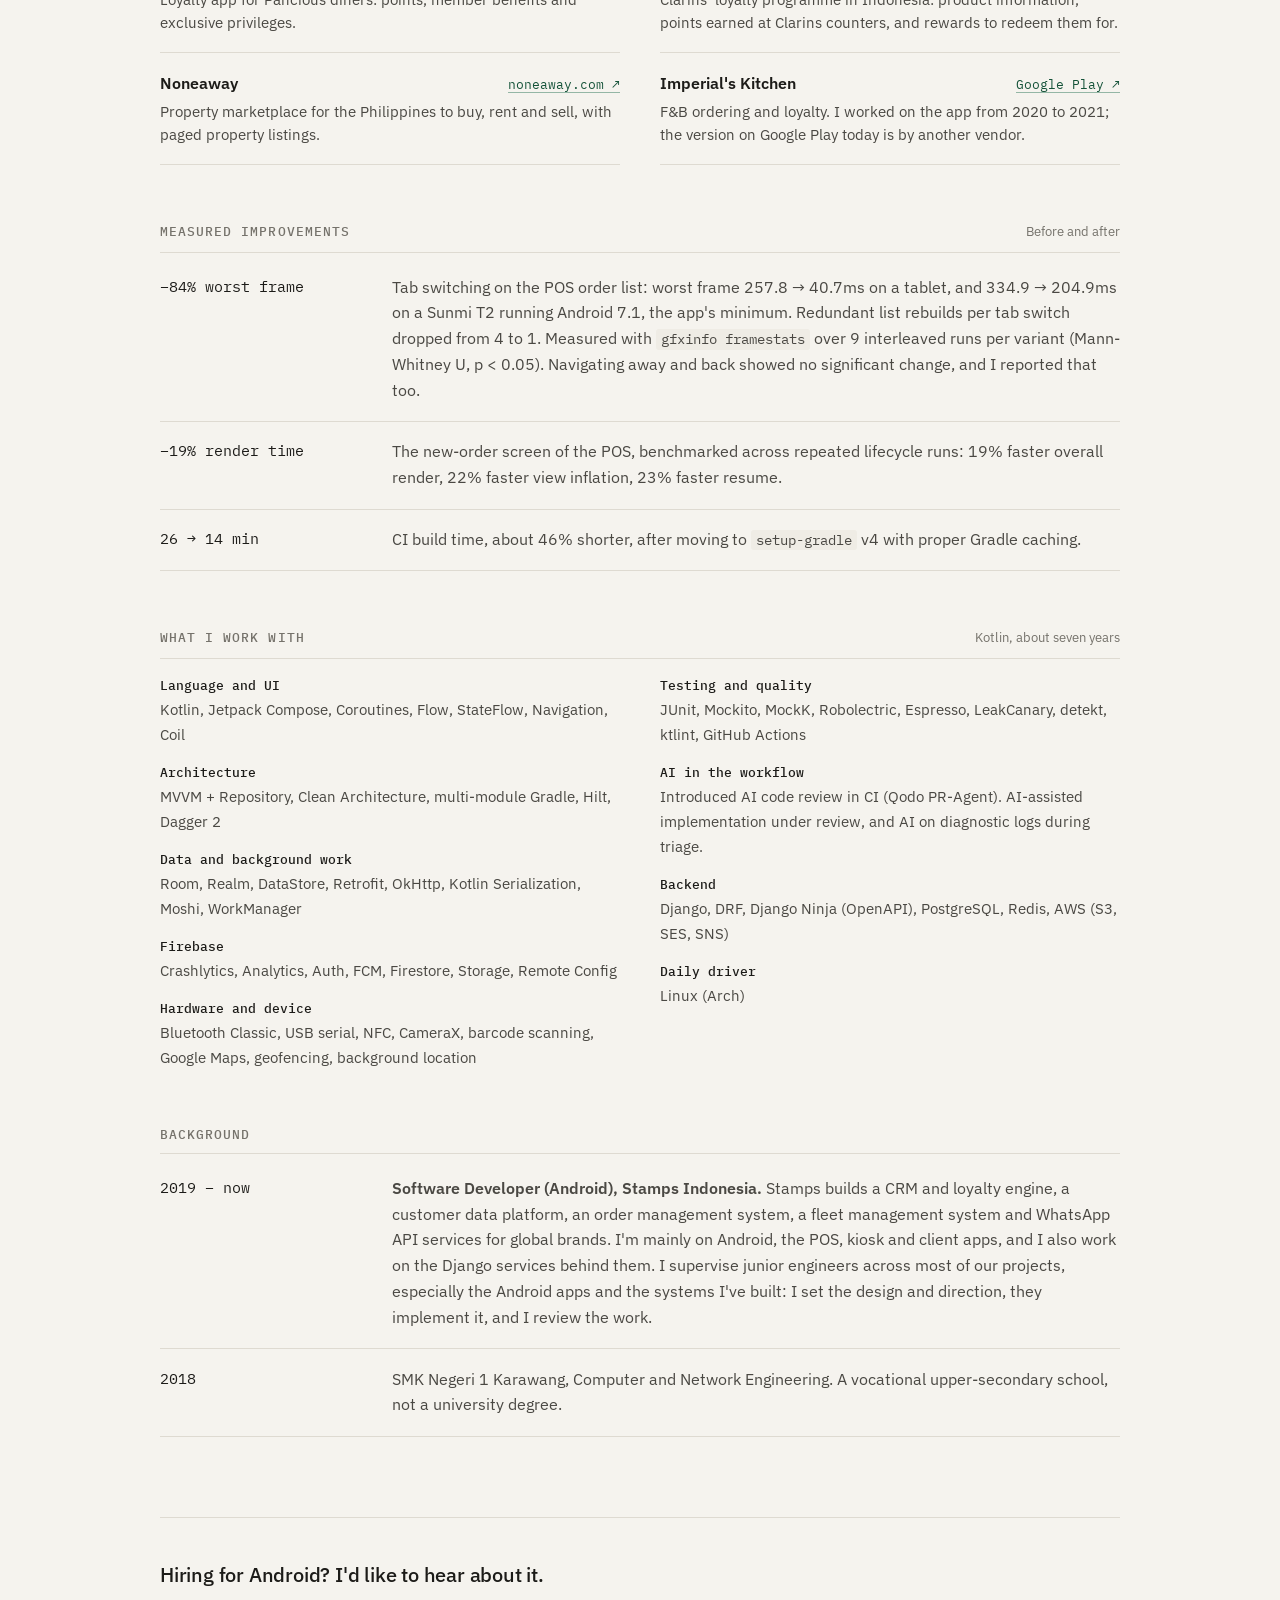
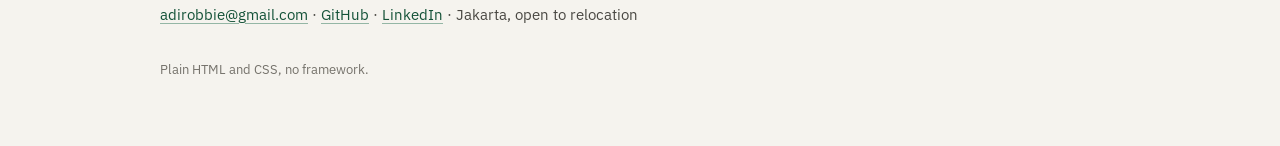
==== commit ceeecab5: "Link LinkedIn profile in header and footers Co-Authored-By: Claude Opus 5.5 <noreply@anthropic.com>" ====
--- a/index.html
+++ b/index.html
@@ -46,6 +46,7 @@
       <div class="contact">
         <a href="mailto:adirobbie@gmail.com">adirobbie@gmail.com</a>
         <a href="https://github.com/robbieadi">github.com/robbieadi</a>
+        <a href="https://www.linkedin.com/in/robbieadi/">linkedin.com/in/robbieadi</a>
       </div>
     </div>
 
@@ -278,7 +279,7 @@
 
   <footer>
     <p class="cta">Hiring for Android? I'd like to hear about it.</p>
-    <p><a href="mailto:adirobbie@gmail.com">adirobbie@gmail.com</a> · <a href="https://github.com/robbieadi">GitHub</a> · Jakarta, open to relocation</p>
+    <p><a href="mailto:adirobbie@gmail.com">adirobbie@gmail.com</a> · <a href="https://github.com/robbieadi">GitHub</a> · <a href="https://www.linkedin.com/in/robbieadi/">LinkedIn</a> · Jakarta, open to relocation</p>
     <p class="small">Plain HTML and CSS, no framework.</p>
   </footer>
 </div>
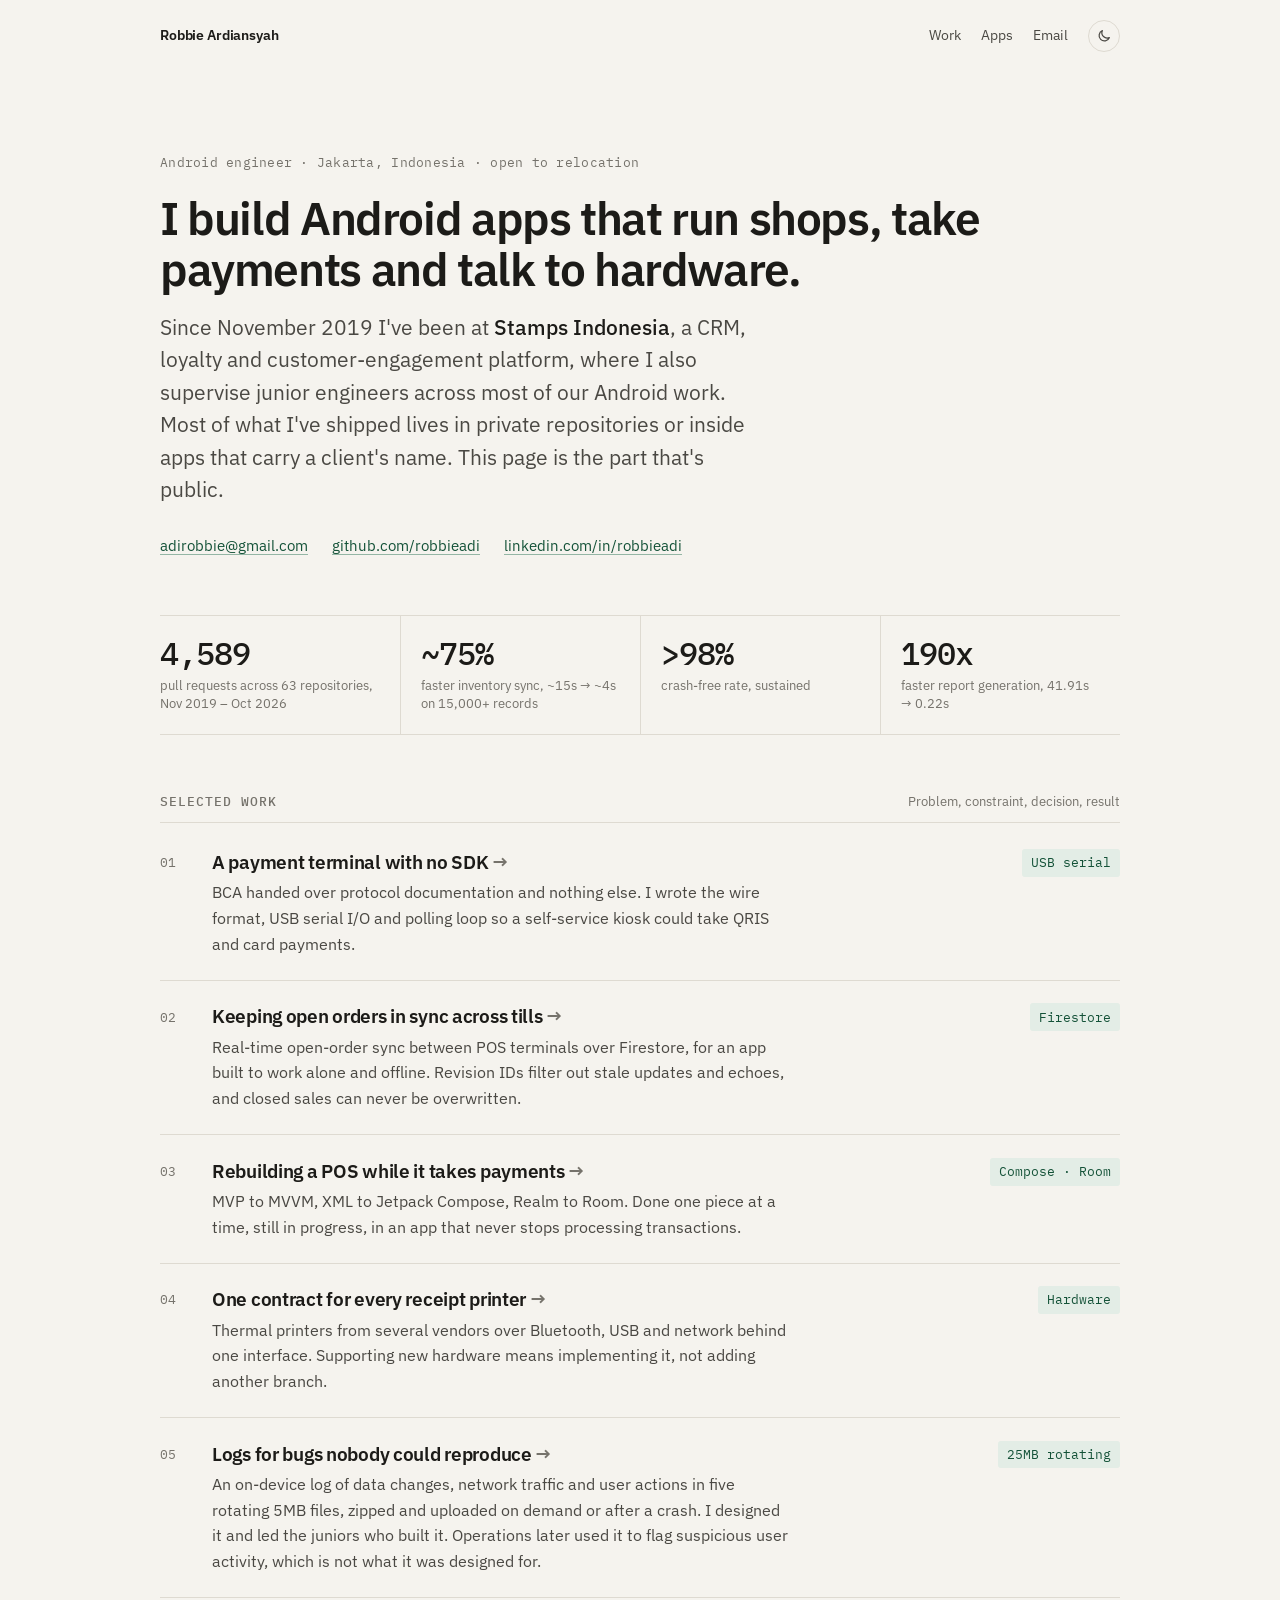
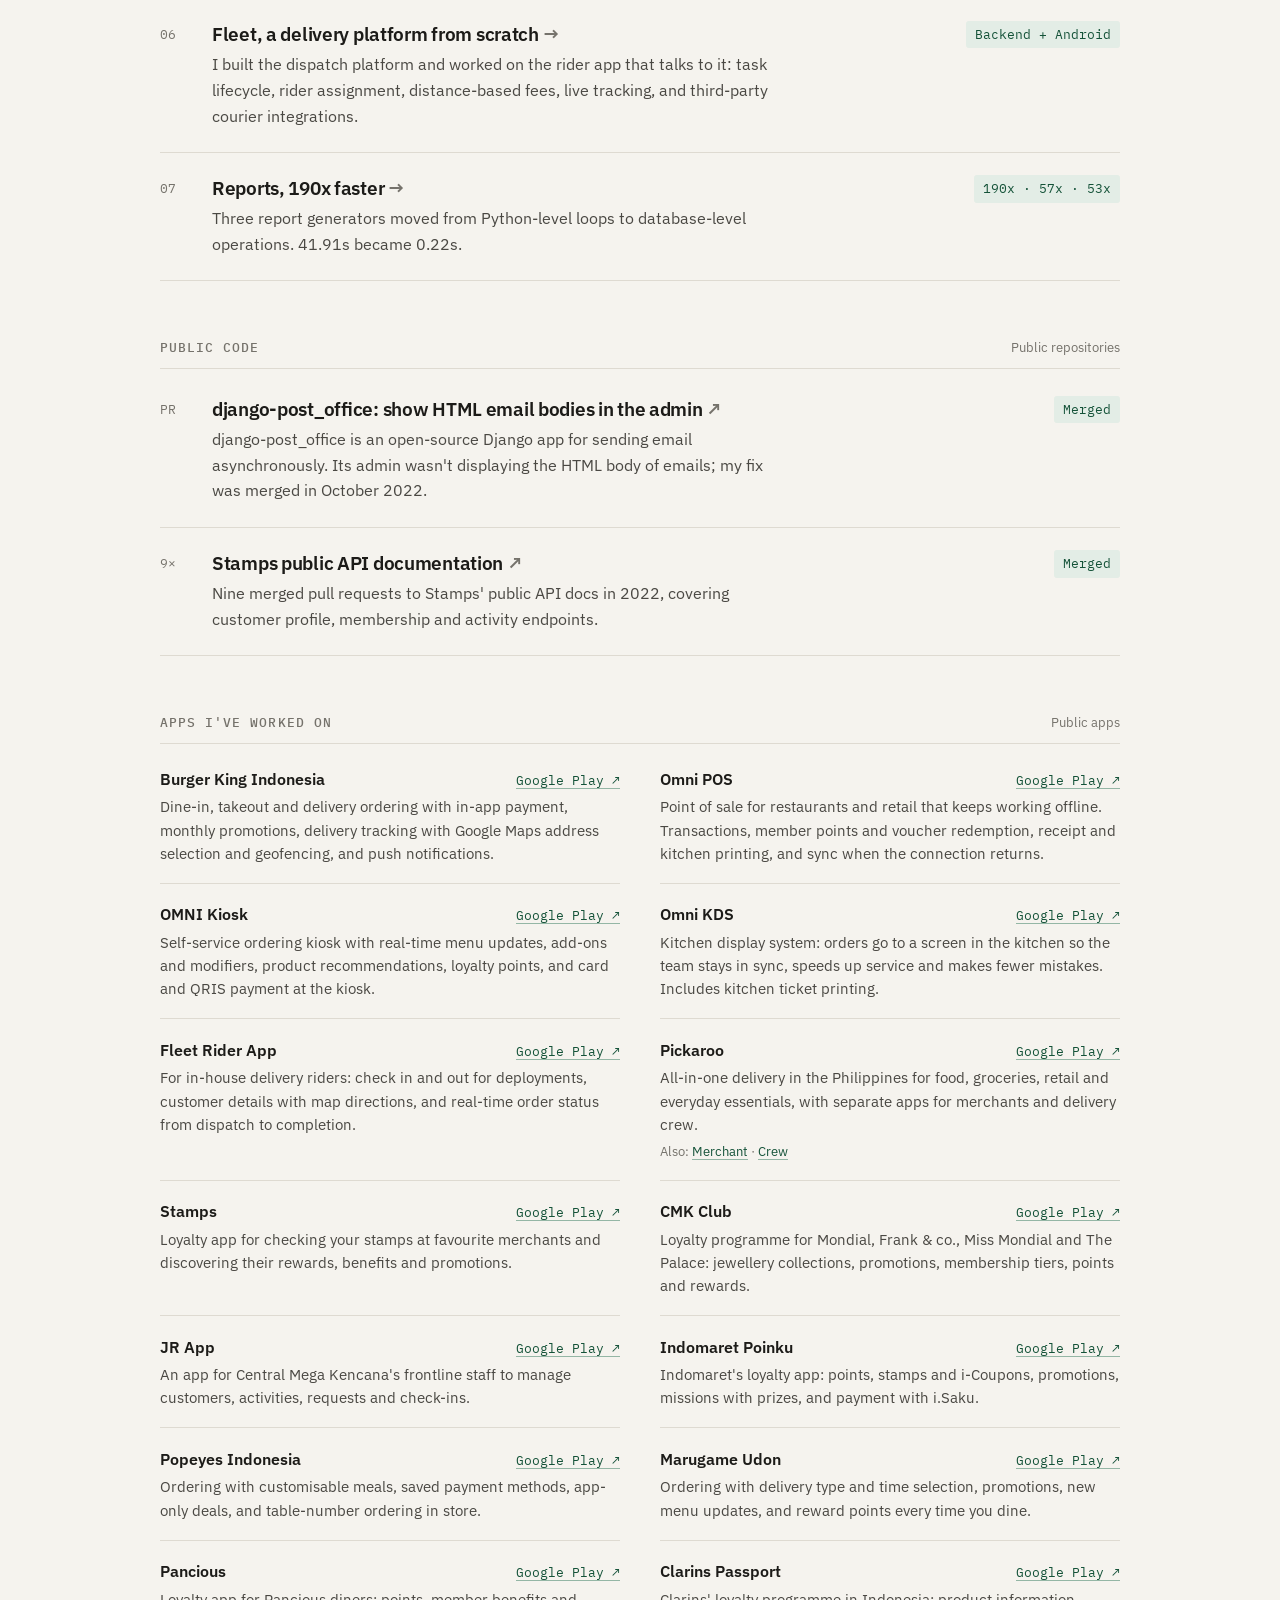
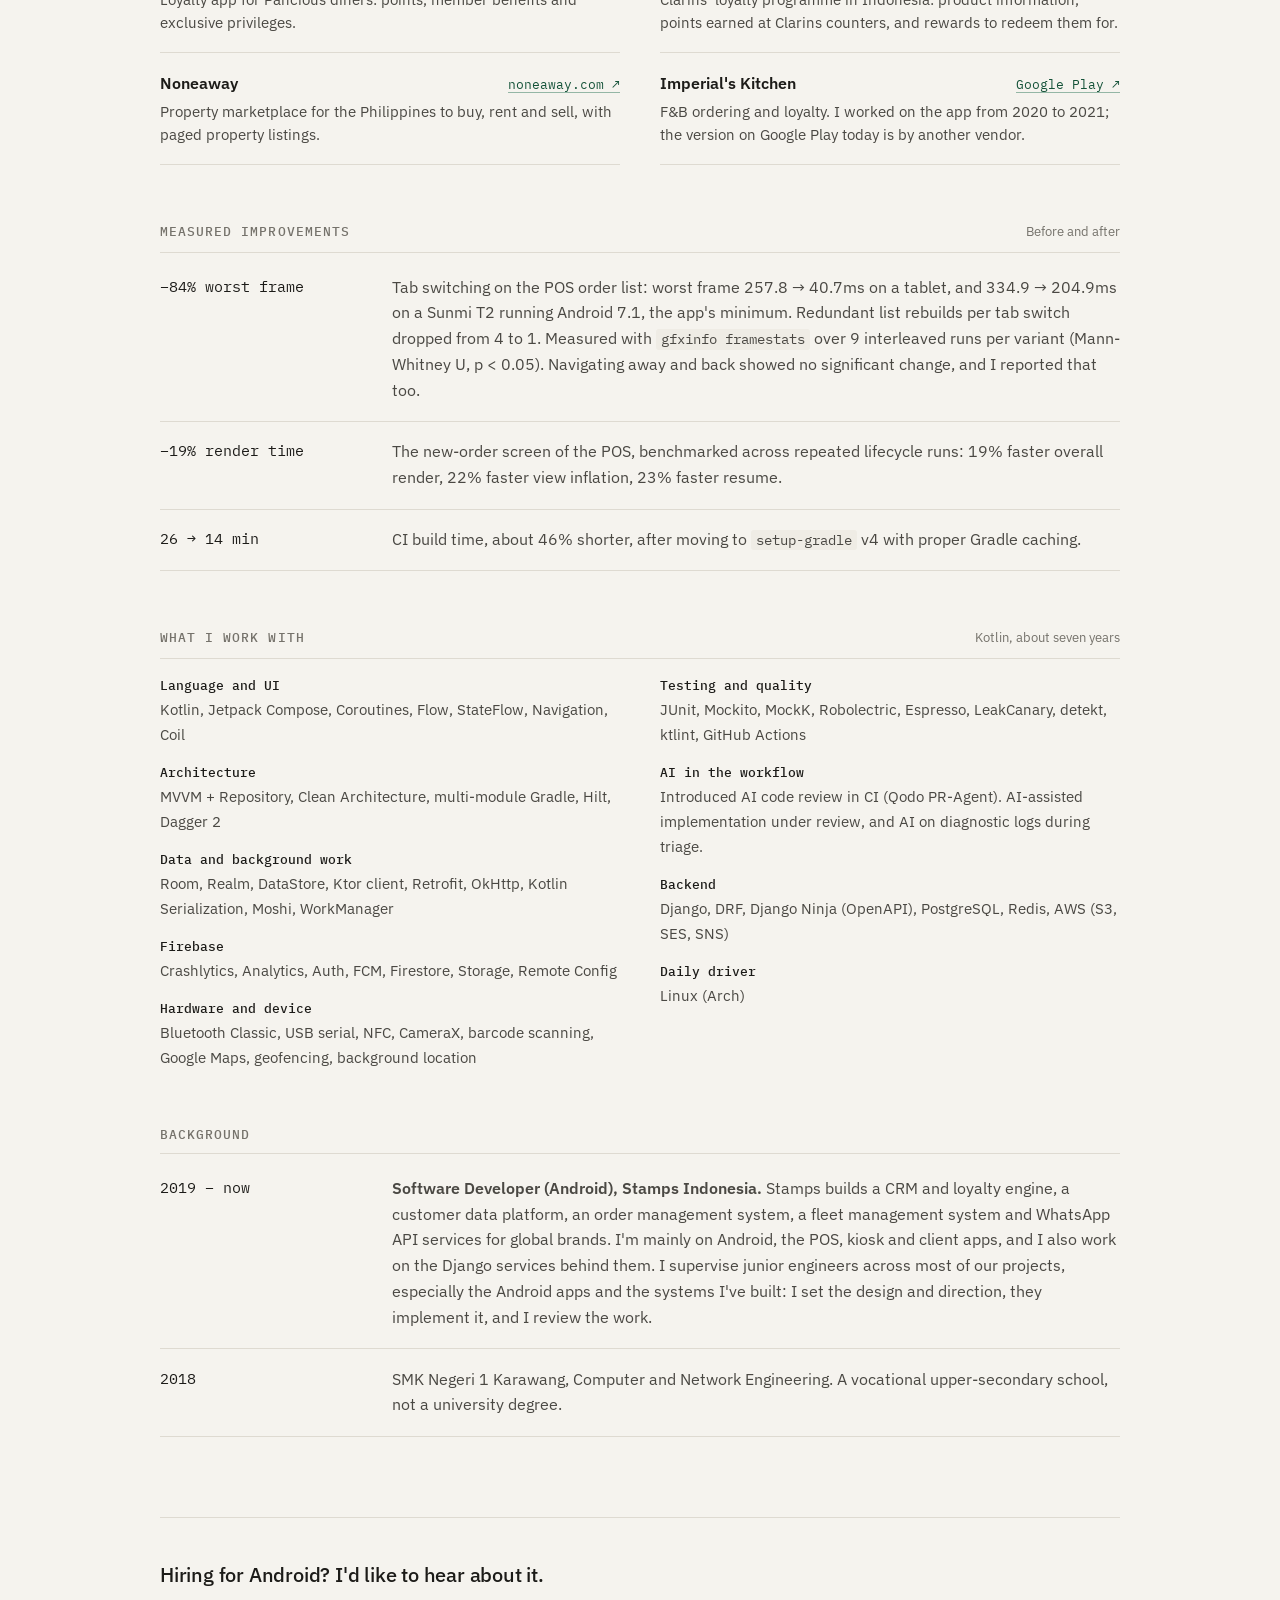
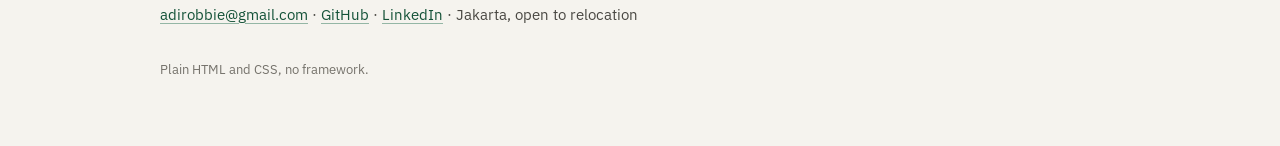
==== commit e4d7f9c5: "Add Ktor client to stack Co-Authored-By: Claude Opus 5.5 <noreply@anthropic.com>" ====
--- a/index.html
+++ b/index.html
@@ -250,7 +250,7 @@
       <ul class="stack">
         <li><b>Language and UI</b>Kotlin, Jetpack Compose, Coroutines, Flow, StateFlow, Navigation, Coil</li>
         <li><b>Architecture</b>MVVM + Repository, Clean Architecture, multi-module Gradle, Hilt, Dagger 2</li>
-        <li><b>Data and background work</b>Room, Realm, DataStore, Retrofit, OkHttp, Kotlin Serialization, Moshi, WorkManager</li>
+        <li><b>Data and background work</b>Room, Realm, DataStore, Ktor client, Retrofit, OkHttp, Kotlin Serialization, Moshi, WorkManager</li>
         <li><b>Firebase</b>Crashlytics, Analytics, Auth, FCM, Firestore, Storage, Remote Config</li>
         <li><b>Hardware and device</b>Bluetooth Classic, USB serial, NFC, CameraX, barcode scanning, Google Maps, geofencing, background location</li>
         <li><b>Testing and quality</b>JUnit, Mockito, MockK, Robolectric, Espresso, LeakCanary, detekt, ktlint, GitHub Actions</li>
